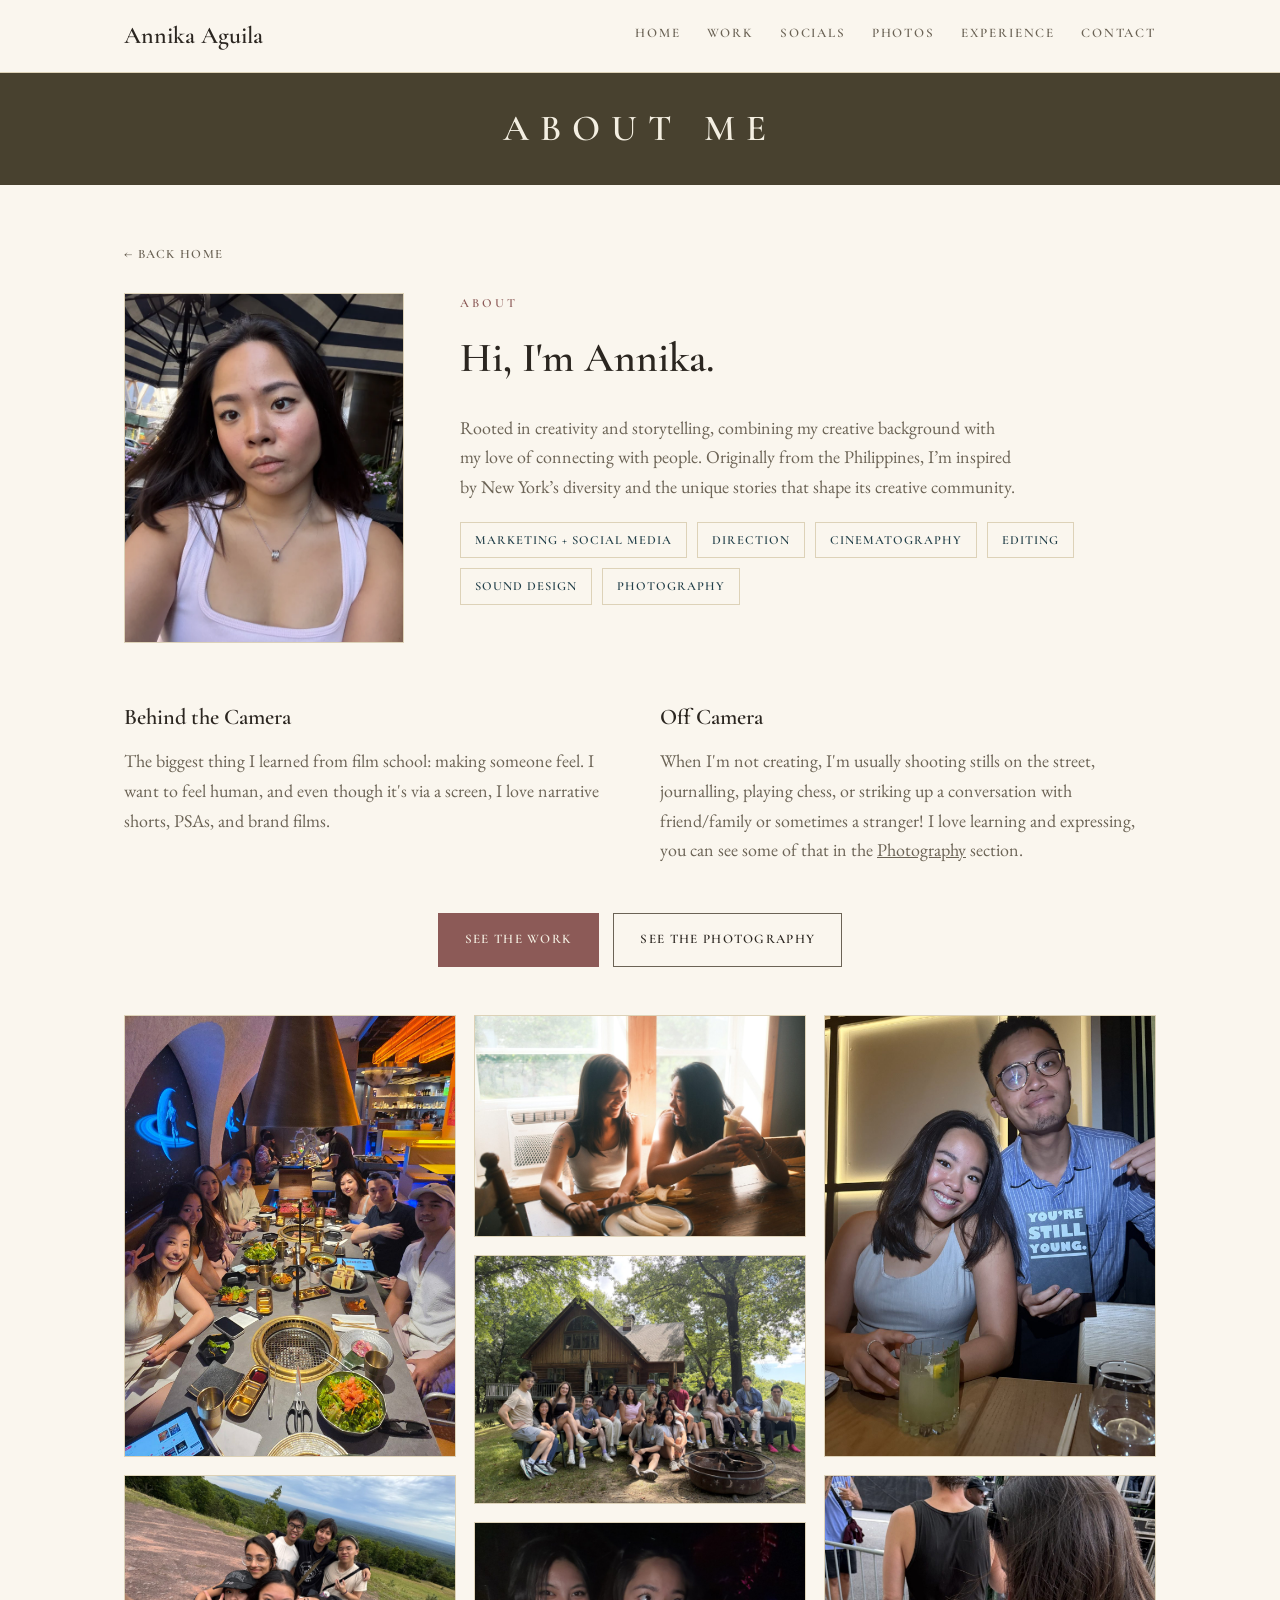
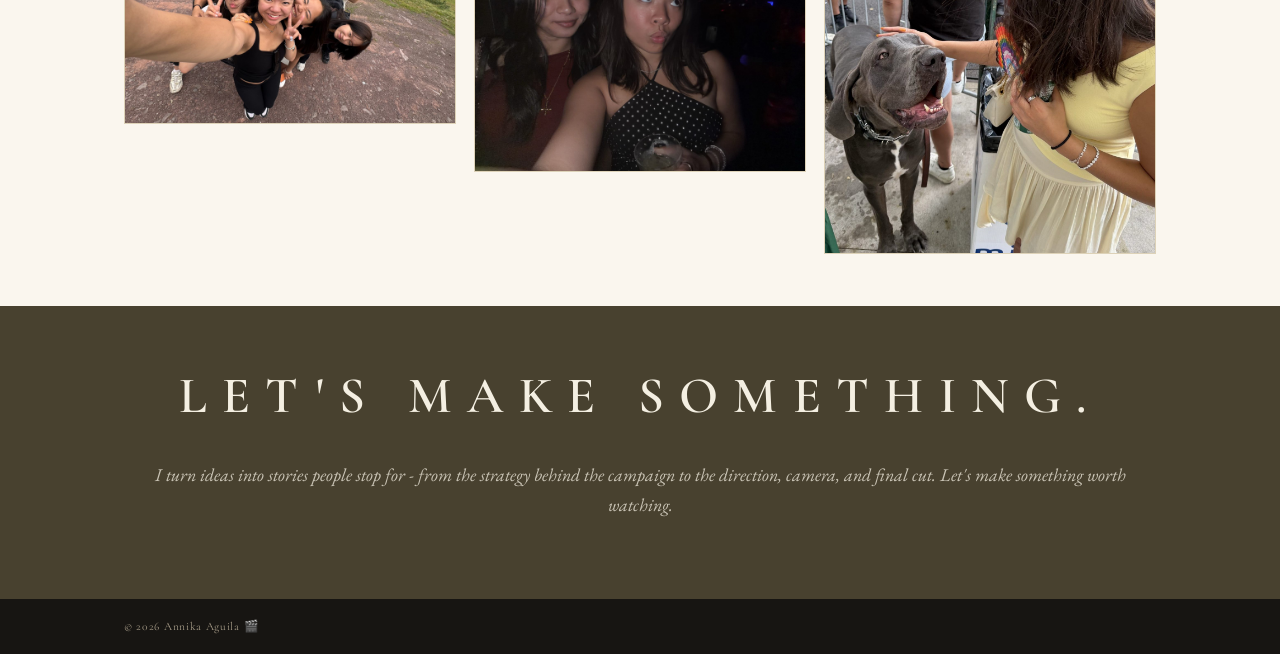
==== about.html @ 3e9784d1 "Add street-fest-dog photo to About gallery, cropped to fit evenly Trim excess sky/pavement so the cr" ====
<!doctype html>
<html lang="en">
<head>
<meta charset="UTF-8" />
<meta name="viewport" content="width=device-width, initial-scale=1.0, viewport-fit=cover" />
<title>About — Annika Aguila</title>
<meta name="description" content="About Annika Aguila — marketing and social media, grounded in a filmmaker's eye for storytelling." />
<link rel="canonical" href="https://annika-nyc.com/about.html">
<link rel="icon" href="favicon.ico" sizes="any">
<link rel="icon" type="image/png" sizes="32x32" href="assets/icons/favicon-32x32.png">
<link rel="icon" type="image/png" sizes="16x16" href="assets/icons/favicon-16x16.png">
<link rel="apple-touch-icon" sizes="180x180" href="assets/icons/apple-touch-icon.png">
<meta property="og:type" content="website" />
<meta property="og:site_name" content="Annika Aguila" />
<meta property="og:title" content="About — Annika Aguila" />
<meta property="og:description" content="About Annika Aguila — marketing and social media, grounded in a filmmaker's eye for storytelling." />
<meta property="og:url" content="https://annika-nyc.com/about.html" />
<meta property="og:image" content="https://annika-nyc.com/assets/icons/og-image.jpg" />
<meta property="og:image:width" content="1200" />
<meta property="og:image:height" content="630" />
<meta property="og:image:type" content="image/jpeg" />
<meta property="og:image:alt" content="Portrait of Annika Aguila smiling, with a city skyline behind her" />
<meta name="twitter:card" content="summary_large_image" />
<meta name="twitter:title" content="About — Annika Aguila" />
<meta name="twitter:description" content="About Annika Aguila — marketing and social media, grounded in a filmmaker's eye for storytelling." />
<meta name="twitter:image" content="https://annika-nyc.com/assets/icons/og-image.jpg" />
<meta name="twitter:image:alt" content="Portrait of Annika Aguila smiling, with a city skyline behind her" />
<link rel="preconnect" href="https://fonts.googleapis.com">
<link rel="preconnect" href="https://fonts.gstatic.com" crossorigin>
<link href="https://fonts.googleapis.com/css2?family=Cormorant+Garamond:wght@500;600;700&family=EB+Garamond:ital,wght@0,400;0,500;1,400;1,500&display=swap" rel="stylesheet">
<link rel="stylesheet" href="style.css">
</head>
<body>

  <a class="skip-link" href="#top">Skip to content</a>

  <header class="site-nav">
    <div class="wrap nav-inner">
      <a href="index.html#top" class="nav-name">Annika Aguila</a>
      <button class="nav-toggle" type="button" aria-expanded="false" aria-controls="site-links" aria-label="Menu">
        <span class="bars" aria-hidden="true"></span>
      </button>
      <nav class="links" id="site-links" aria-label="Main">
        <a href="index.html#top">Home</a>
        <a href="index.html#work">Work</a>
        <a href="index.html#socials">Socials</a>
        <a href="index.html#photography">Photos</a>
        <a href="index.html#experience">Experience</a>
        <a href="index.html#contact">Contact</a>
      </nav>
    </div>
  </header>

  <main id="top" tabindex="-1">
    <div class="band"><h2>About Me</h2></div>

    <section>
      <div class="wrap">
        <a class="back-link" href="index.html">← Back home</a>

        <div class="about-grid">
          <div class="portrait" data-animate>
            <picture>
              <source srcset="assets/pictures/annika-portrait.webp" type="image/webp">
              <img src="assets/pictures/annika-portrait.png" alt="Annika Aguila" width="800" height="800" loading="eager" decoding="async">
            </picture>
          </div>
          <div class="about-copy" data-animate>
            <span class="section-eyebrow">About</span>
            <h2>Hi, I'm Annika.</h2>
            <p>Rooted in creativity and storytelling, combining my creative background with my love of connecting with people. Originally from the Philippines, I’m inspired by New York’s diversity and the unique stories that shape its creative community.</p>
            <div class="skills-row">
              <span class="skill-pill">Marketing + Social Media</span>
              <span class="skill-pill">Direction</span>
              <span class="skill-pill">Cinematography</span>
              <span class="skill-pill">Editing</span>
              <span class="skill-pill">Sound Design</span>
              <span class="skill-pill">Photography</span>
            </div>
          </div>
        </div>

        <div class="about-extra" data-animate>
          <div>
            <h3>Behind the Camera</h3>
            <p>The biggest thing I learned from film school: making someone feel. I want to feel human, and even though it's via a screen, I love narrative shorts, PSAs, and brand films.</p>
          </div>
          <div>
            <h3>Off Camera</h3>
            <p>When I'm not creating, I'm usually shooting stills on the street, journalling, playing chess, or striking up a conversation with friend/family or sometimes a stranger! I love learning and expressing, you can see some of that in the <a href="index.html#photography">Photography</a> section.</p>
          </div>
        </div>

        <div class="cta-row" style="margin-top: 48px;">
          <a class="btn solid" href="index.html#work">See the Work</a>
          <a class="btn outline" href="index.html#photography">See the Photography</a>
        </div>

        <div class="gallery-grid" data-animate style="margin-top: 48px;">
          <a class="gallery-item" href="assets/pictures/about-me/kbbq-dinner.jpg" target="_blank" rel="noopener">
            <img src="assets/pictures/about-me/kbbq-dinner.jpg" alt="Annika with friends at a Korean BBQ dinner" loading="lazy" decoding="async">
          </a>
          <a class="gallery-item" href="assets/pictures/about-me/mountain-hike.jpg" target="_blank" rel="noopener">
            <img src="assets/pictures/about-me/mountain-hike.jpg" alt="Annika and friends taking a selfie on a mountain overlook" loading="lazy" decoding="async">
          </a>
          <a class="gallery-item" href="assets/pictures/about-me/banana-laugh.jpg" target="_blank" rel="noopener">
            <img src="assets/pictures/about-me/banana-laugh.jpg" alt="Two friends laughing at a sunlit breakfast table" loading="lazy" decoding="async">
          </a>
          <a class="gallery-item" href="assets/pictures/about-me/cabin-friends.jpg" target="_blank" rel="noopener">
            <img src="assets/pictures/about-me/cabin-friends.jpg" alt="Group photo with friends outside a cabin in the woods" loading="lazy" decoding="async">
          </a>
          <a class="gallery-item" href="assets/pictures/about-me/birthday-night.jpg" target="_blank" rel="noopener">
            <img src="assets/pictures/about-me/birthday-night.jpg" alt="Annika and a friend on a night out" loading="lazy" decoding="async">
          </a>
          <a class="gallery-item" href="assets/pictures/about-me/youre-still-young.jpg" target="_blank" rel="noopener">
            <img src="assets/pictures/about-me/youre-still-young.jpg" alt="Annika and a friend at dinner holding a 'You're Still Young' card" loading="lazy" decoding="async">
          </a>
          <a class="gallery-item" href="assets/pictures/about-me/street-fest-dog.jpg" target="_blank" rel="noopener">
            <img src="assets/pictures/about-me/street-fest-dog.jpg" alt="Annika petting a large dog at a street festival" loading="lazy" decoding="async">
          </a>
        </div>
      </div>
    </section>

    <div class="band contact-band" id="contact">
      <div class="wrap">
        <h2 class="script">Let's make something.</h2>
        <p>I turn ideas into stories people stop for - from the strategy behind the campaign to the direction, camera, and final cut. Let's make something worth watching.</p>
      </div>
    </div>
  </main>

  <footer>
    <div class="wrap footer-inner">
      <span>© <span id="year"></span> Annika Aguila <span aria-hidden="true">🎬</span></span>
    </div>
  </footer>

<script src="common.js"></script>

</body>
</html>
---- style.css ----
:root {
    color-scheme: light;
    --cream: #faf6ee;
    --cream-2: #f3ecdd;
    --ink: #2b2620;
    --ink-dim: #6b6355;
    --ink-faint: #6d6555;
    --olive: #48412f;
    --olive-2: #3c3626;
    --olive-ink: #f4efe2;
    --rose: #8c5a57;
    --rose-deep: #6f4442;
    --teal: #23404a;
    --line: #ddd2b8;

    --script: "Cormorant Garamond", "Times New Roman", serif;
    --display: "Cormorant Garamond", "Times New Roman", serif;
    --body: "EB Garamond", Georgia, serif;

    padding-top: env(safe-area-inset-top, 0px);
    padding-bottom: env(safe-area-inset-bottom, 0px);
  }

  * { box-sizing: border-box; }

  /* keep in-page anchors clear of the sticky header */
  html { scroll-padding-top: 76px; }
  @media (max-width: 760px) { html { scroll-padding-top: 64px; } }

  body {
    margin: 0;
    background: var(--cream);
    color: var(--ink);
    font-family: var(--body);
    font-size: 18px;
    line-height: 1.65;
    -webkit-font-smoothing: antialiased;
  }

  img, video { max-width: 100%; }
  [hidden] { display: none !important; }
  a { color: inherit; }

  .wrap {
    max-width: 1080px;
    margin: 0 auto;
    padding-inline: 24px;
  }

  h1, h2, h3 { margin: 0; text-wrap: balance; }

  .tracked-caps {
    font-family: var(--display);
    text-transform: uppercase;
    letter-spacing: 0.28em;
    font-weight: 600;
  }

  .script { font-family: var(--script); font-weight: 600; }

  /* ---------- skip link ---------- */
  .skip-link {
    position: absolute;
    left: 16px;
    top: -120px;
    z-index: 200;
    padding: 12px 18px;
    background: var(--olive);
    color: var(--olive-ink);
    font-family: var(--display);
    font-size: 0.85rem;
    letter-spacing: 0.1em;
    text-transform: uppercase;
    font-weight: 600;
    text-decoration: none;
  }
  .skip-link:focus { top: 12px; }
  main:focus { outline: none; }

  /* ---------- nav ---------- */
  header.site-nav {
    position: sticky;
    top: env(safe-area-inset-top, 0px);
    z-index: 100;
    background: rgba(250, 246, 238, 0.92);
    backdrop-filter: blur(6px);
    border-bottom: 1px solid var(--line);
    transform: translateY(0);
    transition: transform 0.25s ease;
  }
  header.site-nav.nav-hidden { transform: translateY(-100%); }
  @media (prefers-reduced-motion: reduce) {
    header.site-nav { transition: none; }
  }
  .nav-inner {
    display: flex;
    align-items: center;
    justify-content: space-between;
    gap: 16px;
    padding-block: 16px;
  }
  .nav-name {
    font-family: var(--script);
    font-weight: 600;
    font-size: 1.5rem;
    text-decoration: none;
    color: var(--ink);
  }
  nav.links {
    display: flex;
    gap: 26px;
    font-family: var(--display);
    font-size: 0.82rem;
    letter-spacing: 0.14em;
    text-transform: uppercase;
    font-weight: 600;
  }
  nav.links a {
    text-decoration: none;
    color: var(--ink-dim);
    padding-bottom: 3px;
    border-bottom: 1px solid transparent;
    transition: color 0.15s ease, border-color 0.15s ease;
  }
  nav.links a:hover, nav.links a:focus-visible {
    color: var(--rose);
    border-color: var(--rose);
  }
  .nav-toggle {
    display: none;
    width: 44px;
    height: 44px;
    margin-right: -10px;
    padding: 0;
    border: 0;
    background: none;
    color: var(--ink);
    cursor: pointer;
    place-items: center;
  }
  .nav-toggle .bars,
  .nav-toggle .bars::before,
  .nav-toggle .bars::after {
    display: block;
    width: 22px;
    height: 2px;
    background: currentColor;
    border-radius: 1px;
    transition: transform 0.25s ease, background 0.25s ease;
  }
  .nav-toggle .bars { position: relative; }
  .nav-toggle .bars::before,
  .nav-toggle .bars::after { content: ""; position: absolute; left: 0; }
  .nav-toggle .bars::before { top: -7px; }
  .nav-toggle .bars::after { top: 7px; }
  .nav-toggle[aria-expanded="true"] .bars { background: transparent; }
  .nav-toggle[aria-expanded="true"] .bars::before { transform: translateY(7px) rotate(45deg); }
  .nav-toggle[aria-expanded="true"] .bars::after { transform: translateY(-7px) rotate(-45deg); }
  .nav-toggle:hover, .nav-toggle:focus-visible { color: var(--rose); }

  @media (max-width: 960px) {
    nav.links { gap: 20px; }
  }
  @media (max-width: 860px) {
    nav.links { gap: 14px; letter-spacing: 0.1em; }
    .nav-inner { gap: 28px; }
  }

  @media (max-width: 760px) {
    .nav-inner { padding-block: 8px; }
    .nav-toggle { display: grid; }
    nav.links {
      display: none;
      position: absolute;
      top: 100%;
      left: 0;
      right: 0;
      flex-direction: column;
      gap: 0;
      padding: 6px 24px 14px;
      background: var(--cream);
      border-bottom: 1px solid var(--line);
      box-shadow: 0 18px 28px -20px rgba(43, 38, 32, 0.35);
    }
    header.site-nav.open nav.links { display: flex; }
    nav.links a {
      padding: 14px 0;
      font-size: 0.9rem;
      border-bottom: 1px solid var(--line);
    }
    nav.links a:last-child { border-bottom: 0; }
  }

  /* ---------- hero ---------- */
  .hero {
    position: relative;
    display: grid;
    grid-template-columns: 1fr 0.8fr;
    min-height: 360px;
    overflow: hidden;
  }
  .hero-photo {
    position: relative;
    background:
      radial-gradient(ellipse at 30% 20%, rgba(255,255,255,0.06), transparent 55%),
      linear-gradient(155deg, #5a4d38 0%, #362f22 48%, #241f16 100%);
  }
  .hero-photo img {
    position: absolute;
    inset: 0;
    width: 100%;
    height: 100%;
    object-fit: cover;
    object-position: center 20%;
    animation: kenburns 16s ease-in-out infinite alternate;
  }
  @keyframes kenburns {
    0% { transform: scale(1); }
    100% { transform: scale(1.09); }
  }
  .hero-photo::after {
    content: "";
    position: absolute;
    inset: 0;
    background-image: url("data:image/svg+xml,%3Csvg xmlns='http://www.w3.org/2000/svg' width='120' height='120'%3E%3Cfilter id='n'%3E%3CfeTurbulence type='fractalNoise' baseFrequency='0.85' numOctaves='2' stitchTiles='stitch'/%3E%3C/filter%3E%3Crect width='100%25' height='100%25' filter='url(%23n)'/%3E%3C/svg%3E");
    opacity: 0.06;
    mix-blend-mode: overlay;
    pointer-events: none;
  }
  .hero-photo .cap {
    position: absolute;
    left: 20px;
    bottom: 18px;
    font-family: var(--display);
    font-size: 0.7rem;
    letter-spacing: 0.12em;
    text-transform: uppercase;
    color: rgba(244,239,226,0.55);
  }
  .hero-copy {
    background: var(--cream);
    display: flex;
    flex-direction: column;
    justify-content: center;
    gap: 18px;
    /* left edge lines up with the nav name / page content (wrap is 1080px) */
    padding: 56px 48px 56px max(24px, calc((100vw - 1080px) / 2 + 24px));
  }
  .hero-copy h1 {
    font-family: var(--script);
    font-weight: 600;
    font-size: clamp(2.6rem, 5.4vw, 4rem);
    line-height: 1.25;
    padding-bottom: 0.1em;
    background: linear-gradient(90deg, var(--ink) 0%, var(--rose) 30%, var(--teal) 55%, var(--rose) 80%, var(--ink) 100%);
    background-size: 250% auto;
    -webkit-background-clip: text;
    background-clip: text;
    color: transparent;
    animation: shimmer 7s linear infinite;
  }
  @keyframes shimmer {
    0% { background-position: 0% 50%; }
    100% { background-position: 250% 50%; }
  }
  .flame {
    display: inline-block;
    animation: flicker 1.3s infinite ease-in-out;
    transform-origin: center bottom;
  }
  @keyframes flicker {
    0%, 100% { transform: scale(1) rotate(-3deg); filter: drop-shadow(0 0 4px #ff9d42) drop-shadow(0 0 10px #ff5a1f); }
    25%      { transform: scale(1.1) rotate(3deg); filter: drop-shadow(0 0 6px #ffd23f) drop-shadow(0 0 14px #ff5a1f); }
    50%      { transform: scale(0.94) rotate(-4deg); filter: drop-shadow(0 0 3px #ff5a1f) drop-shadow(0 0 8px #ff2d00); }
    75%      { transform: scale(1.06) rotate(2deg); filter: drop-shadow(0 0 5px #ffd23f) drop-shadow(0 0 12px #ff5a1f); }
  }
  .hero-role {
    font-family: var(--display);
    font-size: clamp(0.85rem, 1.3vw, 1rem);
    letter-spacing: 0.16em;
    text-transform: uppercase;
    font-weight: 600;
    color: var(--ink);
    margin-top: -12px;
  }
  .hero-location {
    font-family: var(--display);
    font-size: 1rem;
    letter-spacing: 0.08em;
    color: var(--ink-dim);
    margin-top: -10px;
  }
  .hero-tagline {
    font-style: italic;
    color: var(--ink-dim);
    max-width: 52ch;
    font-size: 1.08rem;
    margin-top: -6px;
  }
  .hero-cta {
    display: grid;
    grid-template-columns: 1fr 1fr;
    gap: 12px;
    max-width: 340px;
    margin-top: 8px;
  }
  .hero-cta a {
    background: var(--rose);
    color: var(--olive-ink);
    text-decoration: underline;
    text-underline-offset: 3px;
    text-align: center;
    font-family: var(--display);
    font-size: 0.85rem;
    letter-spacing: 0.1em;
    text-transform: uppercase;
    font-weight: 600;
    padding: 13px 10px;
    transition: background 0.15s ease;
  }
  .hero-cta a:hover, .hero-cta a:focus-visible { background: var(--rose-deep); }
  .hero-socials {
    display: flex;
    gap: 22px;
    margin-top: 6px;
  }
  .social-item {
    display: flex;
    flex-direction: column;
    align-items: center;
    gap: 7px;
    text-decoration: none;
    color: var(--ink);
  }
  .social-icon {
    width: 40px;
    height: 40px;
    border: 1px solid var(--ink-dim);
    border-radius: 50%;
    display: grid;
    place-items: center;
    transition: background 0.15s ease, color 0.15s ease, border-color 0.15s ease;
  }
  .social-item:hover .social-icon, .social-item:focus-visible .social-icon {
    background: var(--ink);
    color: var(--cream);
    border-color: var(--ink);
  }
  .social-icon svg { width: 18px; height: 18px; }
  .social-label {
    font-family: var(--display);
    font-size: 0.68rem;
    letter-spacing: 0.12em;
    text-transform: uppercase;
    font-weight: 600;
    color: var(--ink-dim);
    transition: color 0.15s ease;
  }
  .social-item:hover .social-label, .social-item:focus-visible .social-label { color: var(--rose); }

  .sr-only {
    position: absolute;
    width: 1px;
    height: 1px;
    padding: 0;
    margin: -1px;
    overflow: hidden;
    clip: rect(0, 0, 0, 0);
    white-space: nowrap;
    border: 0;
  }

  .hero-about-link {
    display: inline-flex;
    align-items: center;
    gap: 6px;
    width: fit-content;
    margin-top: 4px;
    font-family: var(--display);
    font-size: 0.82rem;
    letter-spacing: 0.1em;
    text-transform: uppercase;
    font-weight: 600;
    color: var(--rose-deep);
    text-decoration: none;
    padding-bottom: 2px;
    border-bottom: 1px solid var(--line);
    transition: color 0.15s ease, border-color 0.15s ease, gap 0.15s ease;
  }
  .hero-about-link:hover, .hero-about-link:focus-visible {
    color: var(--rose);
    border-color: var(--rose);
    gap: 10px;
  }

  @media (max-width: 860px) {
    .hero { grid-template-columns: 1fr; min-height: auto; }
    .hero-photo { height: 160px; }
    .hero-copy { padding: 40px 24px; }
  }

  /* ---------- band ---------- */
  .band {
    background: var(--olive);
    color: var(--olive-ink);
    padding-block: 26px;
    text-align: center;
  }
  .band h2 {
    font-family: var(--display);
    font-size: clamp(1.6rem, 4vw, 2.3rem);
    letter-spacing: 0.3em;
    text-transform: uppercase;
    font-weight: 600;
  }
  .band h2.band-sm {
    font-size: clamp(1.1rem, 2.4vw, 1.5rem);
    letter-spacing: 0.22em;
  }

  .work-heading {
    text-align: center;
    font-family: var(--display);
    font-size: clamp(1.1rem, 2.4vw, 1.5rem);
    letter-spacing: 0.22em;
    text-transform: uppercase;
    font-weight: 600;
    color: var(--olive);
    margin: 0 0 34px;
  }

  section { padding-block: 52px; }

  /* ---------- about ---------- */
  .about-grid {
    display: grid;
    grid-template-columns: minmax(0, 280px) 1fr;
    gap: 56px;
    align-items: start;
  }
  .portrait {
    aspect-ratio: 4 / 5;
    border: 1px solid var(--line);
    position: relative;
    background: linear-gradient(160deg, var(--cream-2) 0%, #e6dcc4 100%);
    overflow: hidden;
    transition: transform 0.4s ease, box-shadow 0.4s ease;
  }
  .portrait:hover {
    transform: translateY(-4px);
    box-shadow: 0 18px 34px -18px rgba(43, 38, 32, 0.35);
  }
  .portrait img {
    position: absolute;
    inset: 0;
    width: 100%;
    height: 100%;
    object-fit: cover;
    transition: transform 0.6s ease;
  }
  .portrait:hover img { transform: scale(1.08) rotate(-1deg); }
  .portrait .cap {
    position: absolute;
    bottom: 14px;
    left: 14px;
    right: 14px;
    font-family: var(--display);
    font-size: 0.68rem;
    letter-spacing: 0.1em;
    text-transform: uppercase;
    color: var(--ink-faint);
    text-align: center;
  }
  .section-eyebrow {
    font-family: var(--display);
    font-size: 0.78rem;
    letter-spacing: 0.24em;
    text-transform: uppercase;
    color: var(--rose);
    font-weight: 600;
    display: block;
    margin-bottom: 10px;
  }
  .about-copy h2 { font-family: var(--script); font-weight: 600; font-size: clamp(2rem, 3.4vw, 2.6rem); margin-bottom: 20px; color: var(--ink); }
  .about-copy p.lede {
    font-style: italic;
    font-size: 1.3rem;
    color: var(--ink);
    border-left: 2px solid var(--rose);
    padding-left: 20px;
    margin: 0 0 22px;
  }
  .about-copy p { margin: 0 0 16px; color: var(--ink-dim); max-width: 62ch; }
  .skills-row { display: flex; flex-wrap: wrap; gap: 10px; margin-top: 20px; }
  .skill-pill {
    font-family: var(--display);
    font-size: 0.78rem;
    letter-spacing: 0.08em;
    text-transform: uppercase;
    font-weight: 600;
    color: var(--teal);
    border: 1px solid var(--line);
    padding: 7px 14px;
    transition: transform 0.25s ease, background 0.25s ease, color 0.25s ease, border-color 0.25s ease;
  }
  .skill-pill:hover {
    transform: translateY(-4px) scale(1.06);
    background: var(--rose);
    color: var(--olive-ink);
    border-color: var(--rose);
  }

  /* ---------- experience ---------- */
  .job {
    display: grid;
    grid-template-columns: minmax(0, 230px) 1fr;
    gap: 6px 44px;
    padding-block: 34px;
    border-top: 1px solid var(--line);
  }
  .job:first-child { border-top: 0; padding-top: 0; }
  .job-meta p { margin: 0; }
  .job-dates {
    font-family: var(--display);
    font-size: 0.95rem;
    letter-spacing: 0.05em;
    color: var(--rose);
    font-weight: 600;
  }
  .job-org {
    font-family: var(--display);
    font-size: 0.82rem;
    letter-spacing: 0.1em;
    text-transform: uppercase;
    font-weight: 600;
    color: var(--ink-dim);
    margin-top: 6px !important;
  }
  .job-title {
    font-family: var(--script);
    font-weight: 600;
    font-size: clamp(1.5rem, 2.4vw, 1.95rem);
    line-height: 1.25;
    color: var(--ink);
    margin-bottom: 12px;
  }
  .job-points { list-style: none; margin: 0; padding: 0; max-width: 68ch; }
  .job-points li {
    position: relative;
    padding-left: 22px;
    margin-bottom: 10px;
    color: var(--ink-dim);
  }
  .job-points li::before {
    content: "";
    position: absolute;
    left: 2px;
    top: 0.78em;
    width: 8px;
    height: 1px;
    background: var(--rose);
  }
  .job-points a { color: var(--rose-deep); text-underline-offset: 3px; }
  .job-points a:hover, .job-points a:focus-visible { color: var(--rose); }
  .exp-extra {
    border-top: 1px solid var(--line);
    border-bottom: 1px solid var(--line);
    padding-block: 26px;
    display: grid;
    gap: 12px;
  }
  .exp-extra p { margin: 0; color: var(--ink-dim); }
  .exp-label {
    display: block;
    font-family: var(--display);
    font-size: 0.72rem;
    letter-spacing: 0.22em;
    text-transform: uppercase;
    font-weight: 600;
    color: var(--teal);
    margin-bottom: 2px;
  }
  .exp-when { font-family: var(--display); color: var(--rose); letter-spacing: 0.04em; white-space: nowrap; }
  .exp-when-wrap { white-space: nowrap; }
  .exp-sep { color: var(--rose); font-size: 0.9em; margin: 0 0.6em; }
  @media (max-width: 720px) {
    .job { grid-template-columns: 1fr; gap: 4px; padding-block: 28px; }
    .job-meta { display: flex; flex-wrap: wrap; align-items: baseline; gap: 2px 14px; }
    .job-org { margin-top: 0 !important; }
    .job-title { margin-top: 6px; }
  }

  /* ---------- work ---------- */
  .work-intro { text-align: center; max-width: 640px; margin: 0 auto 40px; }
  .work-intro p { color: var(--ink-dim); font-style: italic; }

  .project {
    padding-block: 34px;
    border-top: 1px solid var(--line);
    transition: transform 0.3s ease;
  }
  .project:hover { transform: translateX(4px); }
  .project:last-child { border-bottom: 1px solid var(--line); }
  .project-head {
    display: flex;
    align-items: center;
    gap: 12px;
  }
  .project-icon { flex: none; color: var(--olive); opacity: 0.8; }
  .project-icon svg { width: 30px; height: 30px; }
  .project-title { font-family: var(--script); font-weight: 600; font-size: clamp(1.7rem, 2.8vw, 2.3rem); color: var(--ink); }
  .project-year {
    font-family: var(--display);
    font-size: 0.85rem;
    color: var(--rose);
    letter-spacing: 0.05em;
  }
  .project-roles {
    font-family: var(--display);
    font-size: 0.82rem;
    letter-spacing: 0.1em;
    text-transform: uppercase;
    font-weight: 600;
    color: var(--ink-dim);
    margin: 12px 0 10px;
  }
  .project-roles a {
    color: inherit;
    text-decoration: underline;
    text-decoration-color: transparent;
    text-underline-offset: 3px;
    transition: text-decoration-color 0.15s ease, color 0.15s ease;
  }
  .project-roles a:hover, .project-roles a:focus-visible {
    color: var(--rose);
    text-decoration-color: currentColor;
  }
  .project-desc { color: var(--ink-dim); margin: 0 0 10px; }
  .project-highlight {
    display: flex;
    align-items: center;
    gap: 8px;
    font-family: var(--display);
    font-size: 0.88rem;
    color: var(--teal);
    margin-bottom: 6px;
  }
  .project-highlight svg { width: 16px; height: 16px; flex: none; }

  .highlight-covers {
    display: flex;
    flex-wrap: wrap;
    gap: 22px;
    margin-top: 20px;
  }
  .highlight-cover {
    display: inline-flex;
    flex-direction: column;
    align-items: center;
    gap: 8px;
    text-decoration: none;
  }
  .highlight-cover img {
    display: block;
    width: 48px;
    height: 85px;
    border-radius: 9px;
    object-fit: cover;
    border: 1px solid var(--line);
  }
  .highlight-cover span {
    font-family: var(--display);
    font-size: 0.68rem;
    letter-spacing: 0.08em;
    text-transform: uppercase;
    font-weight: 600;
    color: var(--ink-dim);
  }

  .project-videos {
    margin-top: 24px;
    display: flex;
    flex-wrap: wrap;
    justify-content: center;
    gap: 24px;
  }

  /* landscape embed card (e.g. YouTube) */
  .yt-embed {
    flex: 1 1 280px;
    max-width: 360px;
    aspect-ratio: 16 / 9;
    border-radius: 14px;
    overflow: hidden;
    background: #171512;
    position: relative;
    transition: transform 0.35s ease, box-shadow 0.35s ease;
  }
  .yt-embed:hover {
    transform: translateY(-8px) scale(1.03);
    box-shadow: 0 22px 38px -20px rgba(23, 21, 18, 0.55);
  }
  .yt-embed iframe {
    width: 100%;
    height: 100%;
    display: block;
    border: 0;
  }

  /* phone mockup */
  .phone {
    flex: 1 1 170px;
    max-width: 280px;
    aspect-ratio: 9 / 16;
    background: #171512;
    border-radius: 22px;
    padding: 7px;
    position: relative;
    transition: transform 0.35s ease, box-shadow 0.35s ease;
  }
  .phone:hover {
    transform: translateY(-8px) scale(1.03);
    box-shadow: 0 22px 38px -20px rgba(23, 21, 18, 0.55);
  }
  .phone-screen {
    width: 100%;
    height: 100%;
    border-radius: 18px;
    overflow: hidden;
    position: relative;
    background: #0d0c0a;
  }
  .phone-screen::before {
    content: "";
    position: absolute;
    top: 8px; left: 50%;
    transform: translateX(-50%);
    width: 46%;
    height: 16px;
    background: #171512;
    border-radius: 10px;
    z-index: 2;
  }
  .reel-video-slot {
    display: block;
    width: 100%;
    height: 100%;
    position: relative;
  }
  .reel-video {
    display: block;
    width: 100%;
    height: 100%;
    object-fit: cover;
    background: #0d0c0a;
  }
  .video-empty { display: none; }
  .reel-video-slot.failed .reel-video { display: none; }
  .reel-video-slot.failed .video-empty {
    width: 100%;
    height: 100%;
    display: flex;
    flex-direction: column;
    align-items: center;
    justify-content: center;
    text-align: center;
    padding: 20px;
    font-family: var(--display);
    font-size: 0.78rem;
    letter-spacing: 0.04em;
    color: #b7ad98;
    line-height: 1.6;
    margin: 0;
  }
  .video-empty a {
    color: #d7a9a3;
    font-family: var(--body);
    font-style: italic;
    text-underline-offset: 3px;
  }
  .video-empty a:hover, .video-empty a:focus-visible { color: #f0cfca; }

  @media (max-width: 720px) {
    .phone { flex-basis: 130px; }
    .about-grid { grid-template-columns: 1fr; }
    .portrait { max-width: 240px; }
  }

  /* ---------- photography intro ---------- */
  .elsewhere-intro { text-align: center; max-width: 700px; margin: 0 auto 48px; }
  .elsewhere-intro p { color: var(--ink-dim); font-style: italic; }

  /* ---------- photography ---------- */
  .gallery-grid {
    column-count: 3;
    column-gap: 18px;
  }
  .gallery-item {
    display: block;
    break-inside: avoid;
    margin-bottom: 18px;
    overflow: hidden;
    border: 1px solid var(--line);
    position: relative;
    background: var(--cream-2);
  }
  .gallery-item img {
    width: 100%;
    height: auto;
    display: block;
    transition: transform 0.5s ease;
  }
  .gallery-item:hover img { transform: scale(1.06); }
  .gallery-item::after {
    content: "🔍";
    content: "🔍" / "";
    position: absolute;
    top: 10px;
    right: 10px;
    width: 30px;
    height: 30px;
    border-radius: 50%;
    background: rgba(43, 38, 32, 0.55);
    display: grid;
    place-items: center;
    font-size: 0.85rem;
    opacity: 0;
    transition: opacity 0.25s ease;
  }
  .gallery-item:hover::after, .gallery-item:focus-visible::after { opacity: 1; }
  @media (max-width: 860px) { .gallery-grid { column-count: 2; } }
  @media (max-width: 480px) { .gallery-grid { column-count: 1; } }

  /* ---------- contact ---------- */
  .contact-band { padding-block: 48px; }
  .contact-band h2 {
    font-family: var(--script);
    font-weight: 600;
    font-size: clamp(2.2rem, 5vw, 3.2rem);
    margin-bottom: 22px;
  }
  .contact-band p { color: rgba(244,239,226,0.75); font-style: italic; margin-bottom: 32px; }
  @media (max-width: 400px) {
    .band h2 { letter-spacing: 0.18em; }
    .contact-band h2 { font-size: 2rem; }
  }
  .cta-row { display: flex; gap: 14px; flex-wrap: wrap; justify-content: center; }
  .btn {
    font-family: var(--display);
    font-size: 0.82rem;
    letter-spacing: 0.1em;
    text-transform: uppercase;
    font-weight: 600;
    text-decoration: none;
    padding: 15px 26px;
    border: 1px solid var(--olive-ink);
    color: var(--olive-ink);
    transition: background 0.15s ease, color 0.15s ease;
  }
  .btn:hover, .btn:focus-visible { background: var(--olive-ink); color: var(--olive); }
  .btn-email { text-transform: none; letter-spacing: 0.04em; font-size: 0.95rem; }
  .btn.solid { background: var(--rose); border-color: var(--rose); color: var(--olive-ink); }
  .btn.solid:hover, .btn.solid:focus-visible { background: var(--rose-deep); color: var(--olive-ink); }
  .btn.outline { background: transparent; border-color: var(--ink-dim); color: var(--ink); }
  .btn.outline:hover, .btn.outline:focus-visible { background: var(--ink); color: var(--cream); border-color: var(--ink); }

  footer {
    background: #171512;
    color: #a89d89;
    font-family: var(--display);
    font-size: 0.72rem;
    letter-spacing: 0.06em;
  }
  .footer-inner {
    padding-block: 18px;
    display: flex;
    justify-content: space-between;
    align-items: center;
    gap: 12px;
    flex-wrap: wrap;
  }

  /* ---------- sub-pages (e.g. about.html) ---------- */
  .back-link {
    display: inline-flex;
    align-items: center;
    gap: 8px;
    font-family: var(--display);
    font-size: 0.8rem;
    letter-spacing: 0.1em;
    text-transform: uppercase;
    font-weight: 600;
    color: var(--ink-dim);
    text-decoration: none;
    margin-bottom: 28px;
    transition: color 0.15s ease;
  }
  .back-link:hover, .back-link:focus-visible { color: var(--rose); }

  .about-extra {
    margin-top: 56px;
    display: grid;
    grid-template-columns: repeat(2, 1fr);
    gap: 40px;
  }
  .about-extra h3 {
    font-family: var(--script);
    font-weight: 600;
    font-size: 1.4rem;
    color: var(--ink);
    margin-bottom: 10px;
  }
  .about-extra p { color: var(--ink-dim); margin: 0; }
  @media (max-width: 720px) { .about-extra { grid-template-columns: 1fr; } }

  [data-animate] {
    opacity: 0;
    transform: translateY(14px);
    transition: opacity 0.6s ease, transform 0.6s ease;
  }
  [data-animate].in { opacity: 1; transform: none; }
  @media (prefers-reduced-motion: reduce) {
    [data-animate] { opacity: 1; transform: none; transition: none; }
    .hero-photo img, .hero-copy h1, .flame { animation: none !important; }
    .hero-copy h1 { background: none; color: var(--ink); }
    .portrait, .portrait img, .skill-pill, .project, .phone, .yt-embed, .gallery-item img,
    .nav-toggle .bars, .nav-toggle .bars::before, .nav-toggle .bars::after {
      transition: none !important;
    }
  }
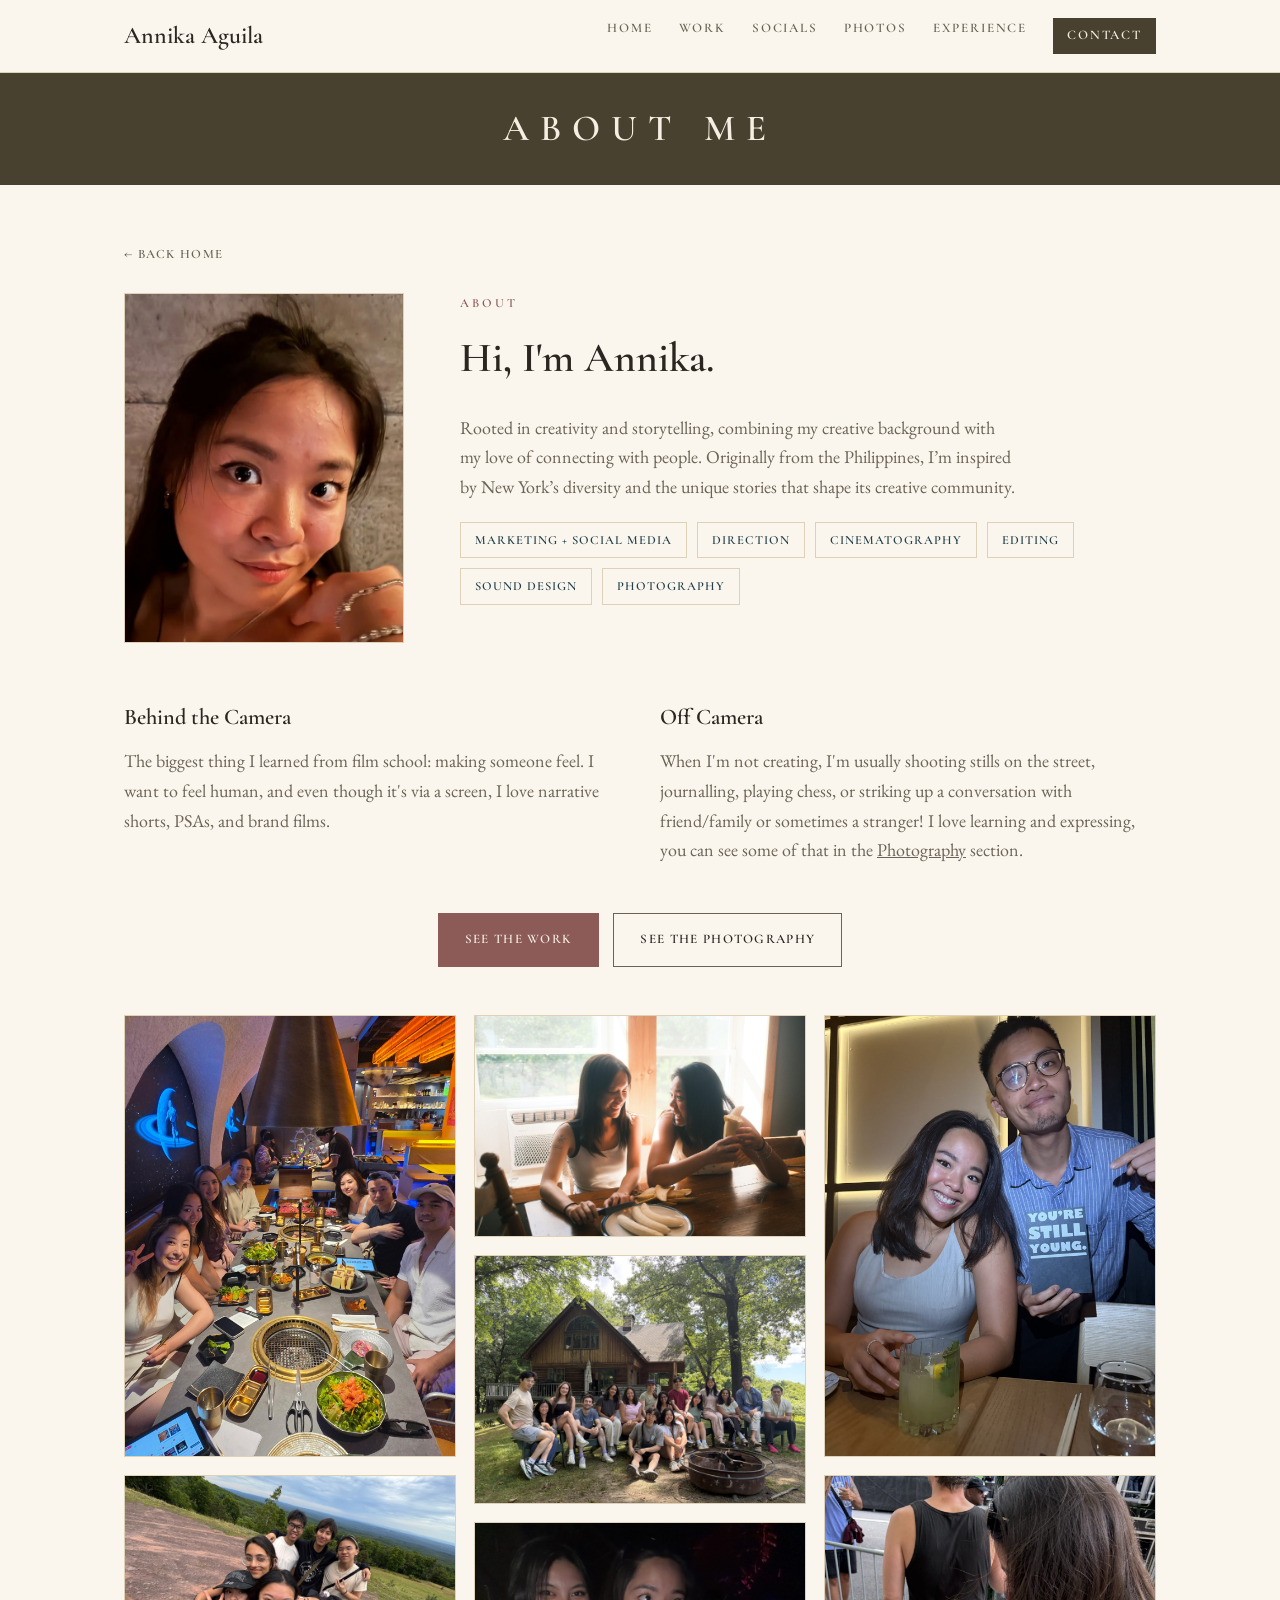
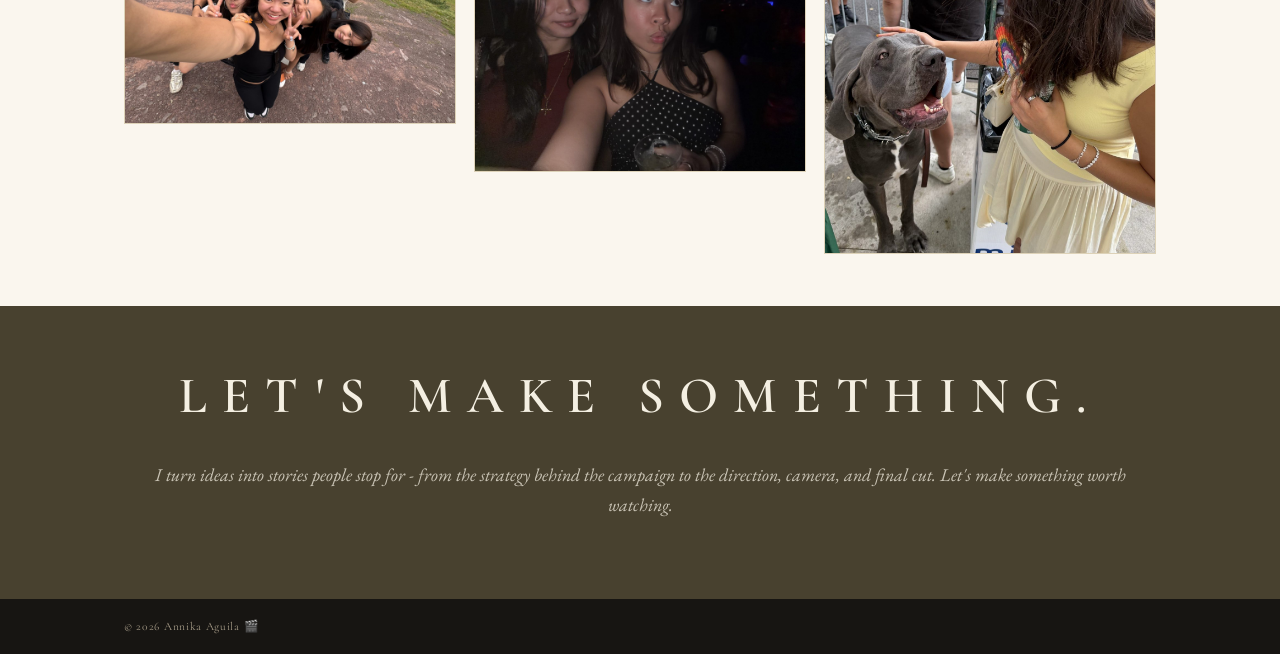
==== commit fa59b4b2: "Give the Contact nav link a solid olive background Co-Authored-By: Claude Sonnet 5 <noreply@anthropi" ====
--- a/about.html
+++ b/about.html
@@ -46,7 +46,7 @@
         <a href="index.html#socials">Socials</a>
         <a href="index.html#photography">Photos</a>
         <a href="index.html#experience">Experience</a>
-        <a href="index.html#contact">Contact</a>
+        <a href="index.html#contact" class="nav-contact">Contact</a>
       </nav>
     </div>
   </header>
--- a/style.css
+++ b/style.css
@@ -125,6 +125,17 @@
   nav.links a:hover, nav.links a:focus-visible {
     color: var(--rose);
     border-color: var(--rose);
+  }
+  nav.links a.nav-contact {
+    background: var(--olive);
+    color: var(--olive-ink);
+    padding: 7px 14px 6px;
+    border-bottom-color: transparent;
+  }
+  nav.links a.nav-contact:hover, nav.links a.nav-contact:focus-visible {
+    background: var(--rose);
+    color: var(--olive-ink);
+    border-color: transparent;
   }
   .nav-toggle {
     display: none;
@@ -395,7 +406,8 @@
 
   @media (max-width: 860px) {
     .hero { grid-template-columns: 1fr; min-height: auto; }
-    .hero-photo { height: 160px; }
+    .hero-photo { height: 320px; }
+    .hero-photo img { object-position: center 12%; }
     .hero-copy { padding: 40px 24px; }
   }
 
@@ -839,10 +851,28 @@
     font-size: clamp(2.2rem, 5vw, 3.2rem);
     margin-bottom: 22px;
   }
+  .contact-band .contact-eyebrow {
+    display: block;
+    color: rgba(244,239,226,0.7);
+    margin-bottom: 10px;
+  }
+  .contact-band h2.say-hi {
+    font-size: clamp(3.2rem, 9vw, 6rem);
+    margin-bottom: 18px;
+  }
+  .contact-band h2.say-hi a {
+    text-decoration: none;
+    transition: color 0.15s ease;
+  }
+  .contact-band h2.say-hi a:hover, .contact-band h2.say-hi a:focus-visible {
+    color: var(--rose);
+  }
   .contact-band p { color: rgba(244,239,226,0.75); font-style: italic; margin-bottom: 32px; }
+  .contact-band .btn.solid { margin-top: -8px; }
   @media (max-width: 400px) {
     .band h2 { letter-spacing: 0.18em; }
     .contact-band h2 { font-size: 2rem; }
+    .contact-band h2.say-hi { font-size: 2.8rem; }
   }
   .cta-row { display: flex; gap: 14px; flex-wrap: wrap; justify-content: center; }
   .btn {
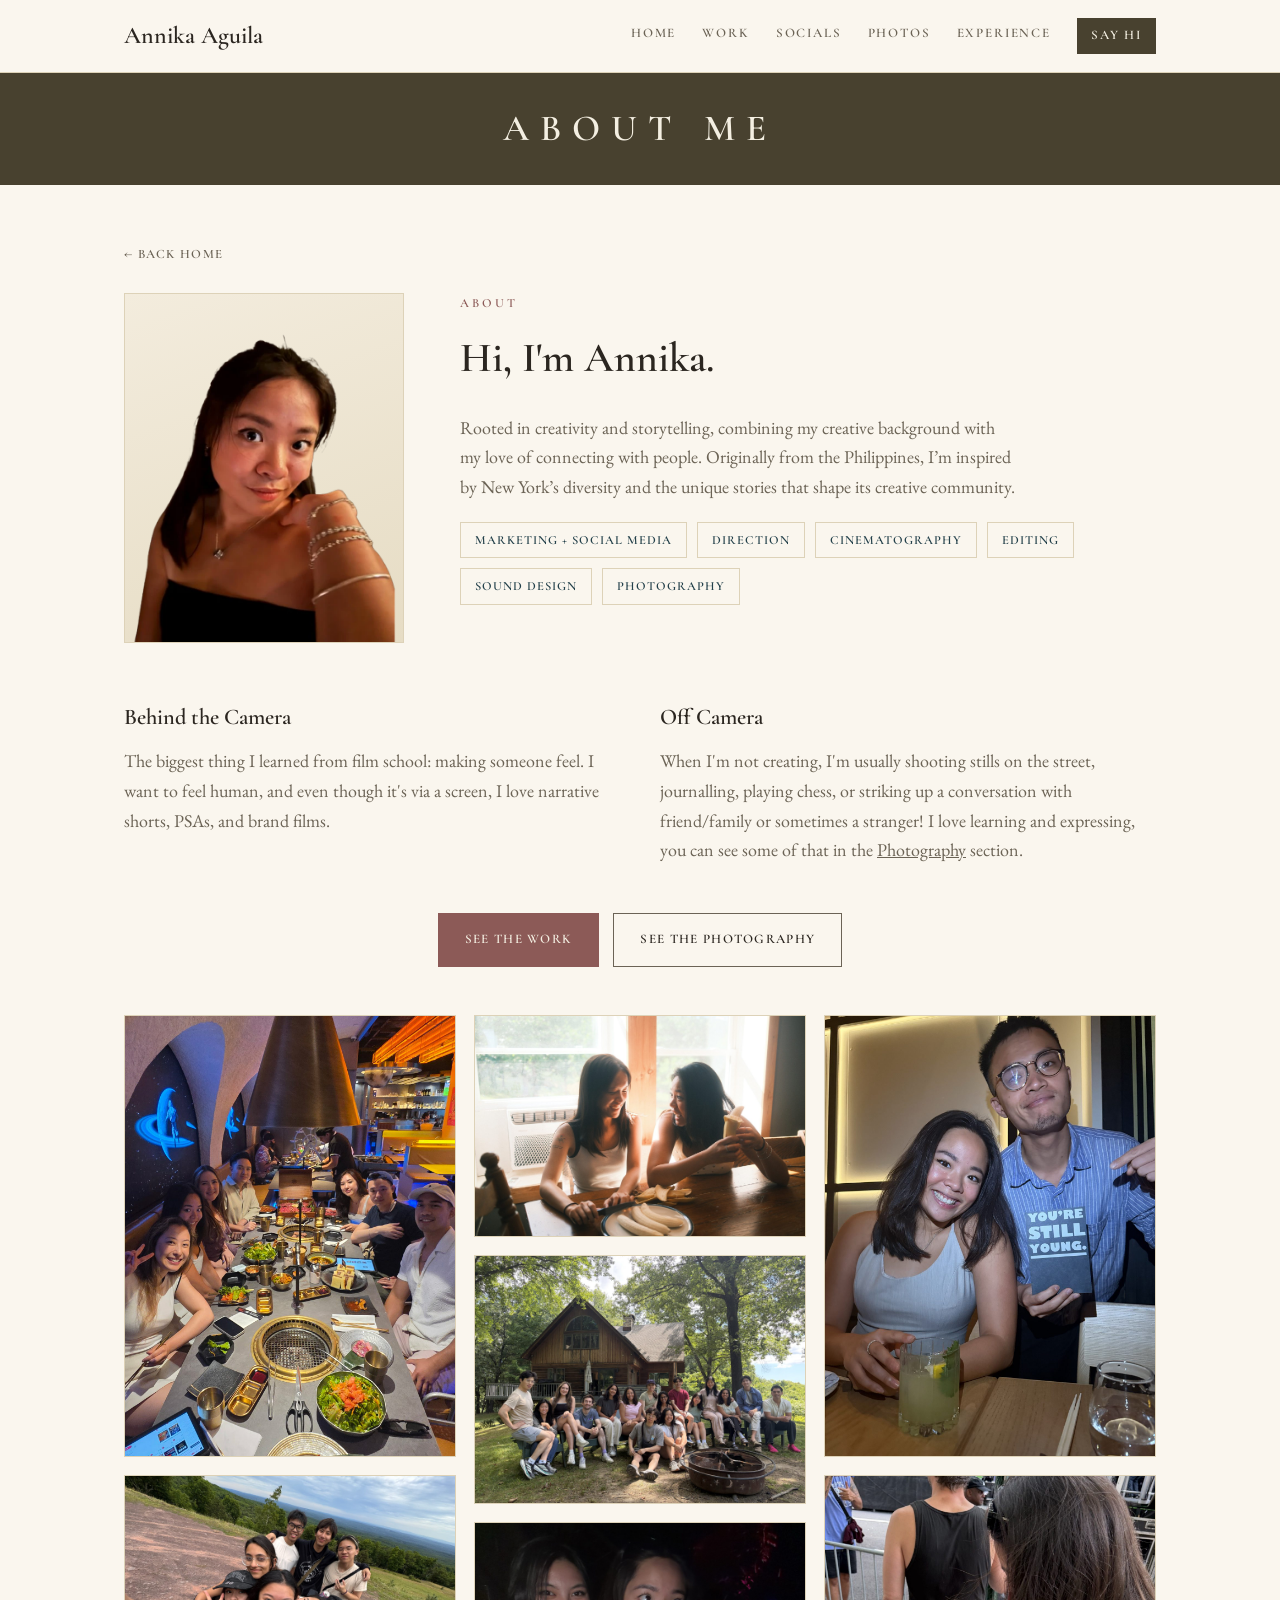
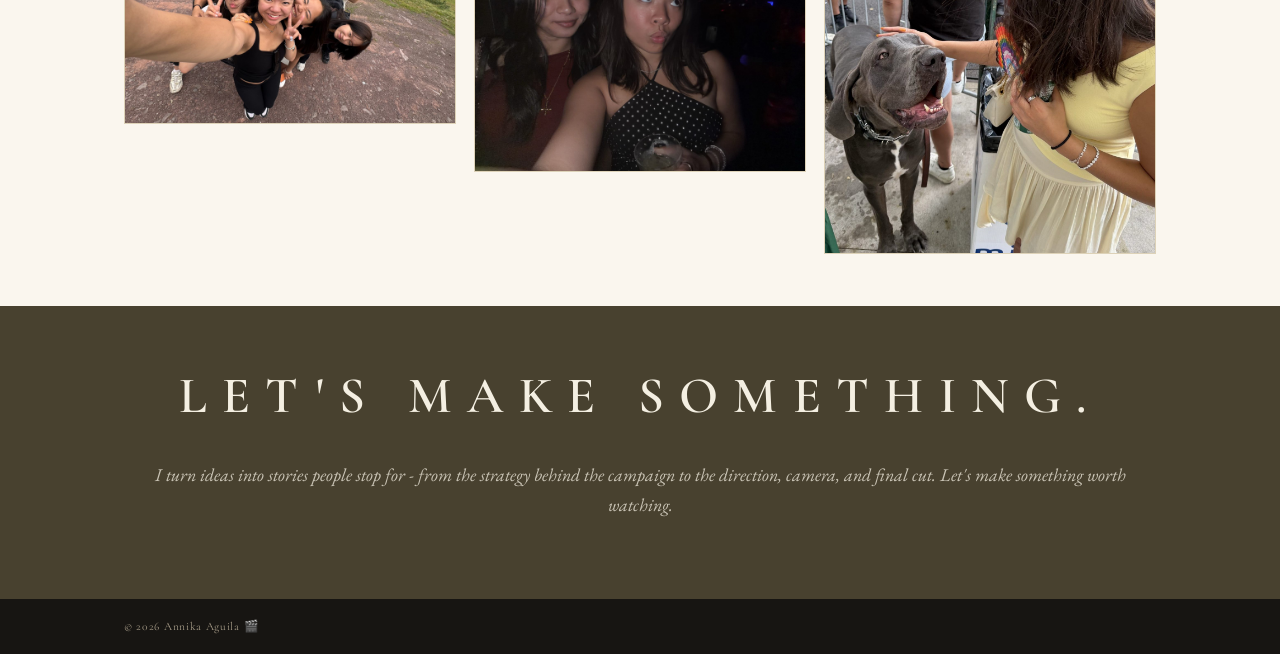
==== commit e2b782cf: "Replace headshot with headshot-2, rename Contact nav to Say Hi - headshot-2 is a background-removed " ====
--- a/about.html
+++ b/about.html
@@ -46,7 +46,7 @@
         <a href="index.html#socials">Socials</a>
         <a href="index.html#photography">Photos</a>
         <a href="index.html#experience">Experience</a>
-        <a href="index.html#contact" class="nav-contact">Contact</a>
+        <a href="index.html#contact" class="nav-contact">Say Hi</a>
       </nav>
     </div>
   </header>
--- a/style.css
+++ b/style.css
@@ -108,6 +108,7 @@
   }
   nav.links {
     display: flex;
+    align-items: center;
     gap: 26px;
     font-family: var(--display);
     font-size: 0.82rem;
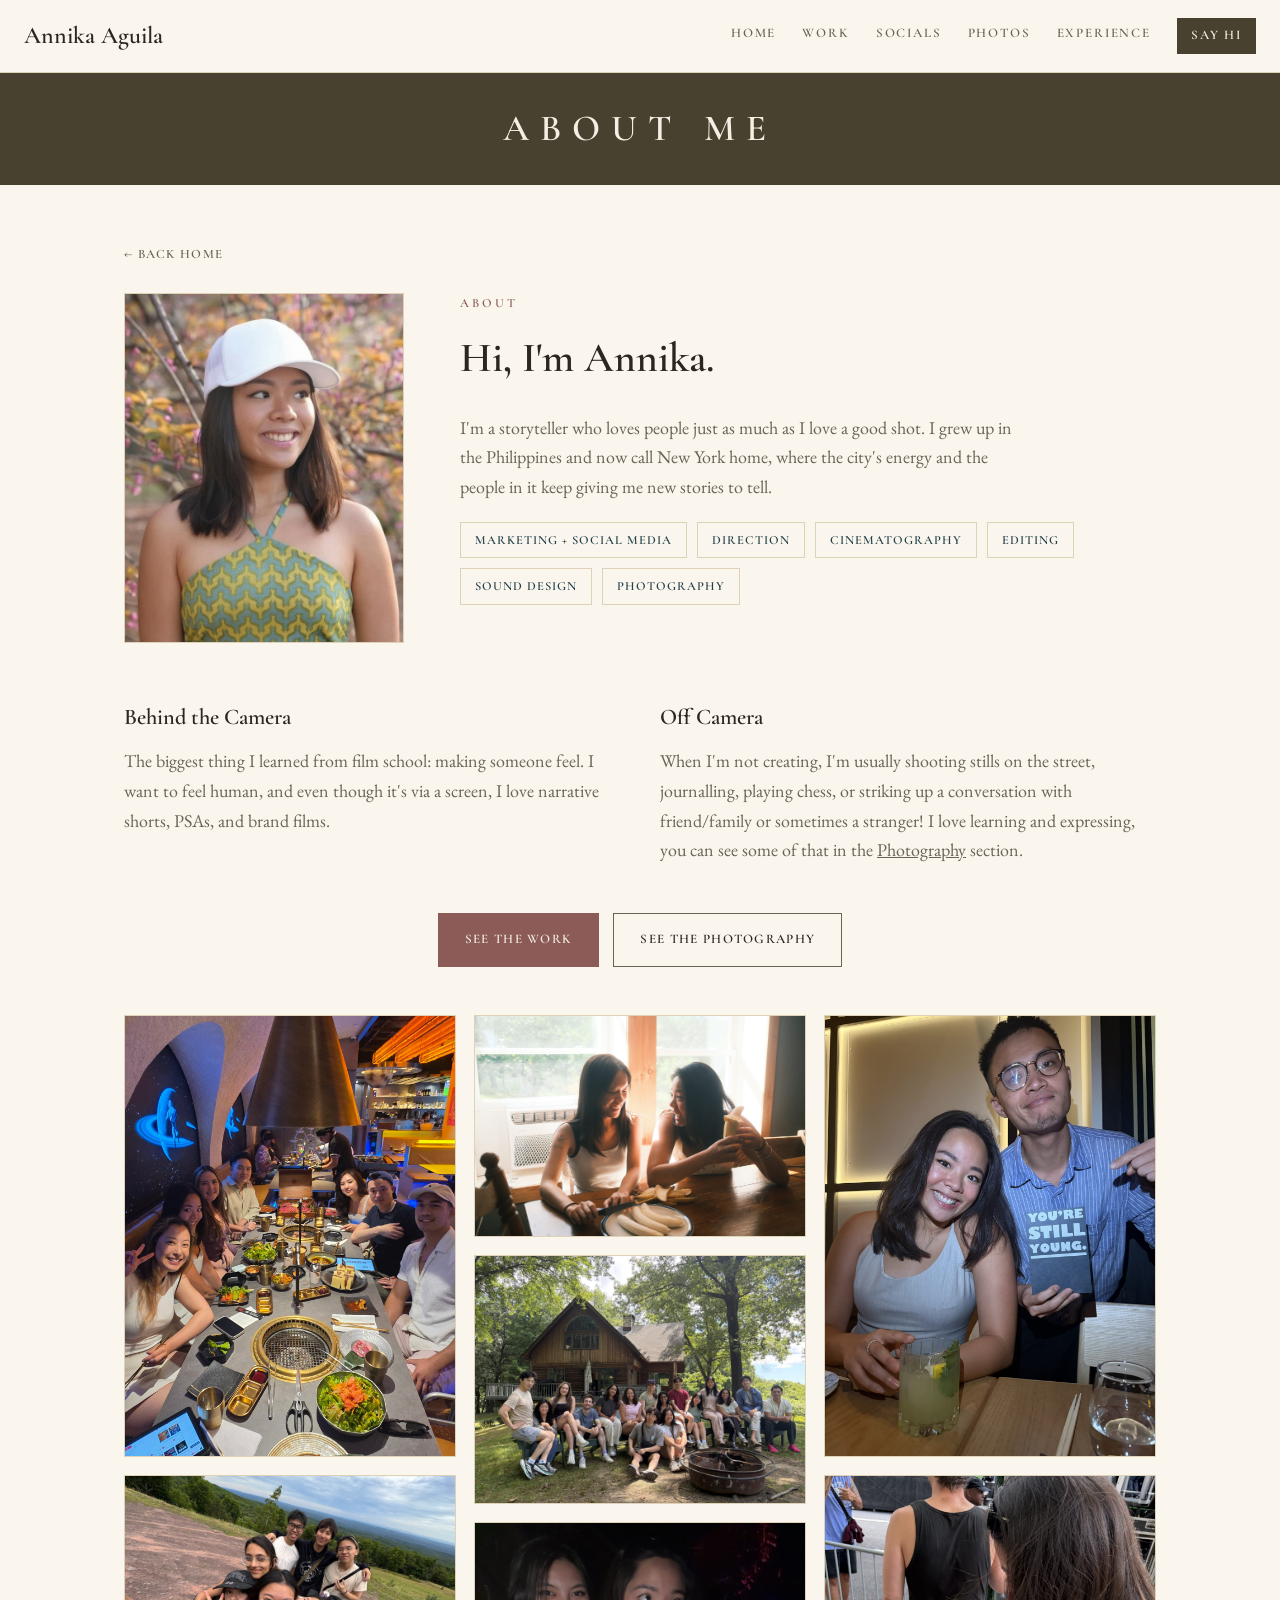
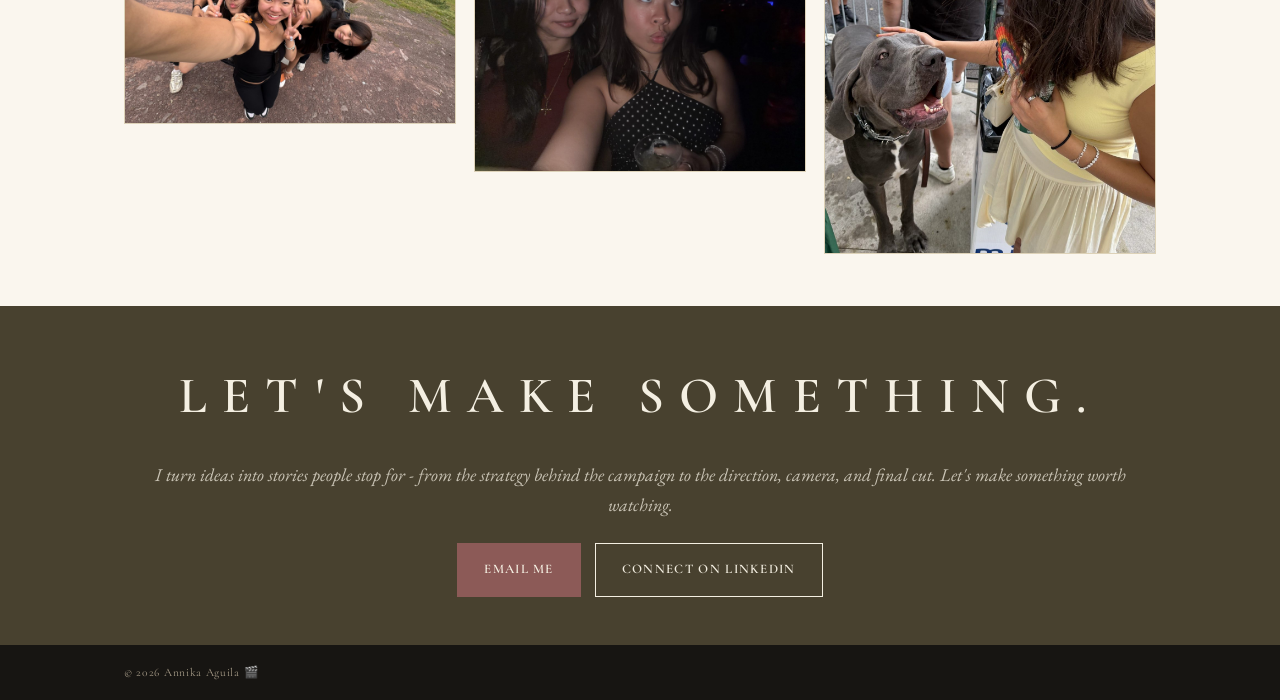
==== commit b3184082: "Polish pass: My Personality real content, nav/contact fixes, mobile hero, video/copy cleanup My Pers" ====
--- a/about.html
+++ b/about.html
@@ -68,7 +68,7 @@
           <div class="about-copy" data-animate>
             <span class="section-eyebrow">About</span>
             <h2>Hi, I'm Annika.</h2>
-            <p>Rooted in creativity and storytelling, combining my creative background with my love of connecting with people. Originally from the Philippines, I’m inspired by New York’s diversity and the unique stories that shape its creative community.</p>
+            <p>I'm a storyteller who loves people just as much as I love a good shot. I grew up in the Philippines and now call New York home, where the city's energy and the people in it keep giving me new stories to tell.</p>
             <div class="skills-row">
               <span class="skill-pill">Marketing + Social Media</span>
               <span class="skill-pill">Direction</span>
@@ -126,6 +126,10 @@
       <div class="wrap">
         <h2 class="script">Let's make something.</h2>
         <p>I turn ideas into stories people stop for - from the strategy behind the campaign to the direction, camera, and final cut. Let's make something worth watching.</p>
+        <div class="cta-row">
+          <a class="btn solid" href="mailto:annikaaguila@gmail.com">Email me</a>
+          <a class="btn" href="https://www.linkedin.com/in/annika-aguila/" target="_blank" rel="noopener">Connect on LinkedIn</a>
+        </div>
       </div>
     </div>
   </main>
--- a/style.css
+++ b/style.css
@@ -16,6 +16,9 @@
     --script: "Cormorant Garamond", "Times New Roman", serif;
     --display: "Cormorant Garamond", "Times New Roman", serif;
     --body: "EB Garamond", Georgia, serif;
+    --op-sans: "Inter Tight", system-ui, -apple-system, sans-serif;
+    --op-serif: "Instrument Serif", Georgia, serif;
+    --op-mono: "JetBrains Mono", "SF Mono", Menlo, monospace;
 
     padding-top: env(safe-area-inset-top, 0px);
     padding-bottom: env(safe-area-inset-bottom, 0px);
@@ -98,6 +101,7 @@
     justify-content: space-between;
     gap: 16px;
     padding-block: 16px;
+    max-width: none;
   }
   .nav-name {
     font-family: var(--script);
@@ -407,9 +411,9 @@
 
   @media (max-width: 860px) {
     .hero { grid-template-columns: 1fr; min-height: auto; }
-    .hero-photo { height: 320px; }
+    .hero-photo { height: 320px; margin-top: 24px; }
     .hero-photo img { object-position: center 12%; }
-    .hero-copy { padding: 40px 24px; }
+    .hero-copy { padding: 40px 24px 16px; }
   }
 
   /* ---------- band ---------- */
@@ -869,7 +873,7 @@
     color: var(--rose);
   }
   .contact-band p { color: rgba(244,239,226,0.75); font-style: italic; margin-bottom: 32px; }
-  .contact-band .btn.solid { margin-top: -8px; }
+  .contact-band .cta-row { margin-top: -8px; }
   @media (max-width: 400px) {
     .band h2 { letter-spacing: 0.18em; }
     .contact-band h2 { font-size: 2rem; }
@@ -959,3 +963,266 @@
       transition: none !important;
     }
   }
+
+  /* ---------- one-pager hero ---------- */
+  .op-hero {
+    max-width: 640px;
+    margin: 0 auto;
+    padding: 56px 24px 64px;
+    text-align: center;
+  }
+  .op-headline {
+    font-family: var(--op-sans);
+    font-weight: 800;
+    letter-spacing: -0.04em;
+    line-height: 1;
+    font-size: clamp(1.9rem, 6.5vw, 3.2rem);
+    margin: 0 0 28px;
+    color: var(--ink);
+    text-wrap: balance;
+  }
+  .op-pills {
+    display: flex;
+    flex-wrap: wrap;
+    justify-content: center;
+    gap: 10px;
+    margin-bottom: 32px;
+  }
+  .op-pill {
+    display: inline-flex;
+    align-items: center;
+    gap: 8px;
+    padding: 9px 16px;
+    border-radius: 999px;
+    background: var(--cream-2);
+    color: var(--ink);
+    text-decoration: none;
+    font-family: var(--op-sans);
+    font-size: 0.85rem;
+    font-weight: 600;
+    transition: background 0.15s ease, color 0.15s ease;
+  }
+  .op-pill svg { width: 16px; height: 16px; flex: none; }
+  .op-pill:hover, .op-pill:focus-visible { background: var(--rose); color: var(--olive-ink); }
+
+  .op-paragraph {
+    font-family: var(--op-sans);
+    font-weight: 400;
+    font-size: clamp(1.05rem, 2.4vw, 1.25rem);
+    line-height: 1.55;
+    color: var(--ink-dim);
+    margin: 0 0 14px;
+  }
+  .op-paragraph em {
+    font-family: var(--op-serif);
+    font-style: italic;
+    color: var(--ink);
+    font-size: 1.15em;
+  }
+  .op-link {
+    color: var(--ink);
+    text-decoration: underline;
+    text-decoration-color: var(--rose);
+    text-underline-offset: 3px;
+  }
+  .op-link:hover, .op-link:focus-visible { color: var(--rose-deep); text-decoration-color: var(--rose-deep); }
+  .op-punchy {
+    color: var(--ink);
+    font-weight: 600;
+    margin-top: 22px;
+    margin-bottom: 40px;
+  }
+
+  .op-photo {
+    margin: 0;
+    line-height: 0;
+  }
+  .op-photo picture, .op-photo img {
+    display: block;
+    width: 100%;
+    height: auto;
+  }
+  .op-photo img { border-radius: 28px 28px 0 0; }
+
+  .op-expect {
+    background: var(--cream-2);
+    border-radius: 0 0 28px 28px;
+    padding: 22px 28px 26px;
+    text-align: left;
+    margin-bottom: 36px;
+  }
+  .op-expect-label {
+    font-family: var(--op-mono);
+    font-size: 0.68rem;
+    letter-spacing: 0.18em;
+    text-transform: uppercase;
+    color: var(--ink-dim);
+    margin: 0 0 12px;
+  }
+  .op-expect-row {
+    display: flex;
+    align-items: baseline;
+    flex-wrap: wrap;
+    gap: 8px;
+    padding-block: 12px;
+    border-top: 1px solid var(--line);
+    text-decoration: none;
+    color: var(--ink);
+  }
+  .op-expect-row:first-of-type { border-top: none; padding-top: 0; }
+  .op-expect-term {
+    font-family: var(--op-mono);
+    font-weight: 600;
+    font-size: 0.78rem;
+    letter-spacing: 0.06em;
+    text-transform: uppercase;
+    color: var(--ink);
+    flex: none;
+    transition: color 0.15s ease;
+  }
+  .op-expect-sep { color: var(--ink-dim); font-family: var(--op-mono); flex: none; }
+  .op-expect-desc {
+    font-family: var(--op-mono);
+    font-size: 0.72rem;
+    letter-spacing: 0.03em;
+    text-transform: uppercase;
+    color: var(--ink-dim);
+  }
+  .op-expect-row:hover .op-expect-term, .op-expect-row:focus-visible .op-expect-term { color: var(--rose); }
+
+  .op-more-link { margin-top: 0; }
+
+  @media (max-width: 480px) {
+    .op-hero { padding: 40px 20px 48px; }
+    .op-expect { padding: 18px 20px 22px; }
+  }
+
+  @media (prefers-reduced-motion: reduce) {
+    .op-pill, .op-expect-row, .op-link { transition: none !important; }
+  }
+
+  /* ---------- my personality ---------- */
+  .personality-intro {
+    text-align: center;
+    color: var(--ink-dim);
+    max-width: 640px;
+    margin: 0 auto 36px;
+  }
+  .personality-lane { margin-bottom: 44px; }
+  .personality-lane:last-child { margin-bottom: 0; }
+  .personality-lane-title {
+    font-family: var(--display);
+    font-size: 0.85rem;
+    letter-spacing: 0.24em;
+    text-transform: uppercase;
+    font-weight: 600;
+    color: var(--teal);
+    margin: 0 0 18px;
+  }
+  .personality-cards {
+    display: flex;
+    flex-wrap: wrap;
+    gap: 28px;
+  }
+  .personality-card {
+    flex: 1 1 170px;
+    max-width: 220px;
+    display: flex;
+    flex-direction: column;
+    gap: 12px;
+  }
+  .personality-phone { align-self: center; width: 100%; }
+
+  .personality-media {
+    position: relative;
+    width: 100%;
+    height: 100%;
+    display: flex;
+    flex-direction: column;
+    align-items: center;
+    justify-content: center;
+    gap: 10px;
+    text-align: center;
+    padding: 16px;
+  }
+  .personality-media img {
+    width: 100%;
+    height: 100%;
+    object-fit: cover;
+    position: absolute;
+    inset: 0;
+  }
+  .personality-media.is-placeholder {
+    background: repeating-linear-gradient(
+      135deg,
+      rgba(244,239,226,0.05) 0px, rgba(244,239,226,0.05) 10px,
+      transparent 10px, transparent 20px
+    );
+  }
+  .personality-placeholder-badge {
+    font-family: var(--display);
+    font-size: 0.64rem;
+    letter-spacing: 0.18em;
+    text-transform: uppercase;
+    color: var(--rose);
+    margin: 0;
+  }
+  .personality-placeholder-text {
+    font-family: var(--display);
+    font-size: 0.78rem;
+    letter-spacing: 0.04em;
+    color: #b7ad98;
+    margin: 0;
+  }
+  .personality-watch-link {
+    position: relative;
+    z-index: 1;
+    margin-top: auto;
+    font-family: var(--display);
+    font-size: 0.72rem;
+    letter-spacing: 0.08em;
+    text-transform: uppercase;
+    color: #f4efe2;
+    background: rgba(23, 21, 18, 0.55);
+    padding: 8px 12px;
+    border-radius: 999px;
+    text-decoration: none;
+  }
+  .personality-watch-link:hover, .personality-watch-link:focus-visible { color: #f0cfca; }
+
+  .personality-meta { text-align: center; }
+  .personality-title {
+    font-family: var(--script);
+    font-weight: 600;
+    font-size: 1.05rem;
+    color: var(--ink);
+    margin: 0 0 4px;
+  }
+  .personality-sub {
+    font-family: var(--display);
+    font-size: 0.7rem;
+    letter-spacing: 0.1em;
+    text-transform: uppercase;
+    color: var(--ink-dim);
+    margin: 0 0 8px;
+  }
+  .personality-context, .personality-role, .personality-credit {
+    font-size: 0.88rem;
+    color: var(--ink-dim);
+    margin: 0 0 4px;
+  }
+  .personality-stats {
+    font-family: var(--display);
+    font-size: 0.72rem;
+    letter-spacing: 0.04em;
+    color: var(--ink-dim);
+    margin: 8px 0 0;
+    border-top: 1px solid var(--line);
+    padding-top: 8px;
+  }
+  .personality-stats.is-pending { color: var(--rose); text-transform: uppercase; letter-spacing: 0.12em; }
+  .personality-stats-date { color: var(--ink-faint); }
+
+  @media (max-width: 480px) {
+    .personality-cards { justify-content: center; }
+  }
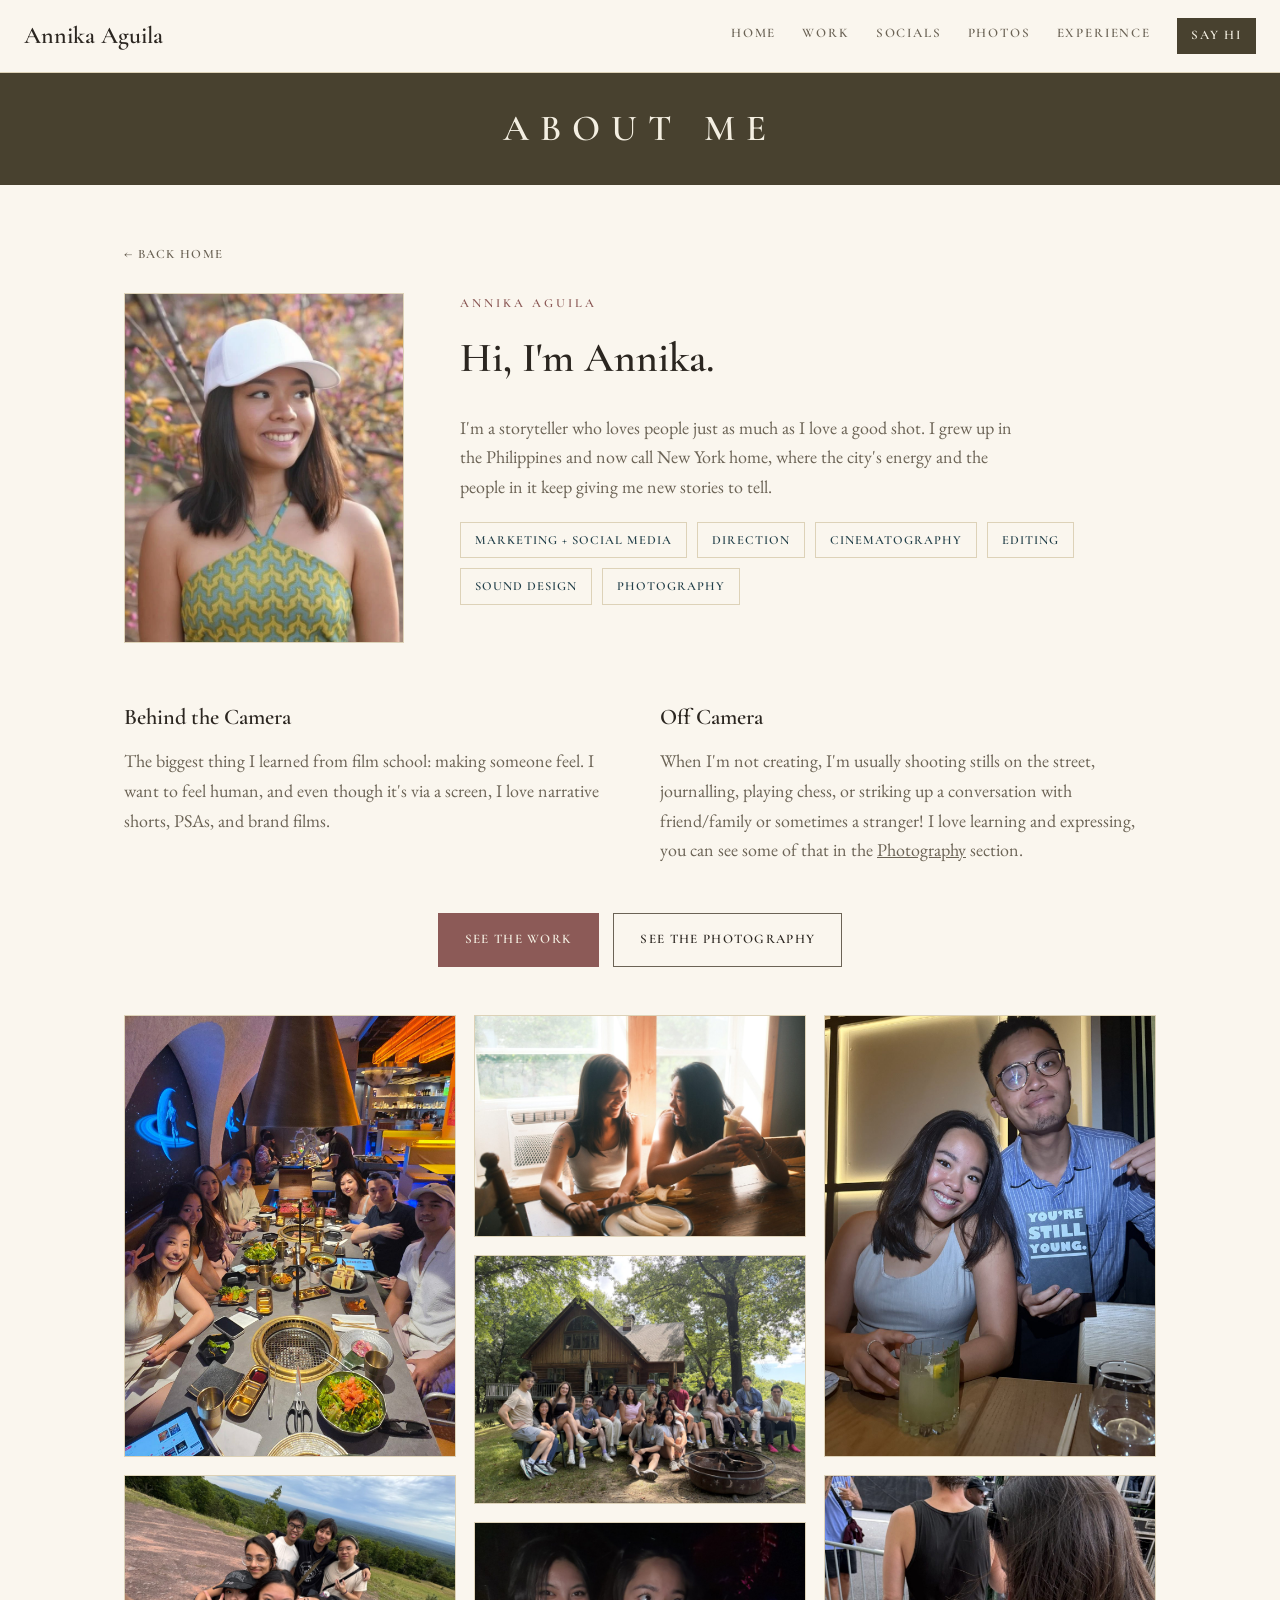
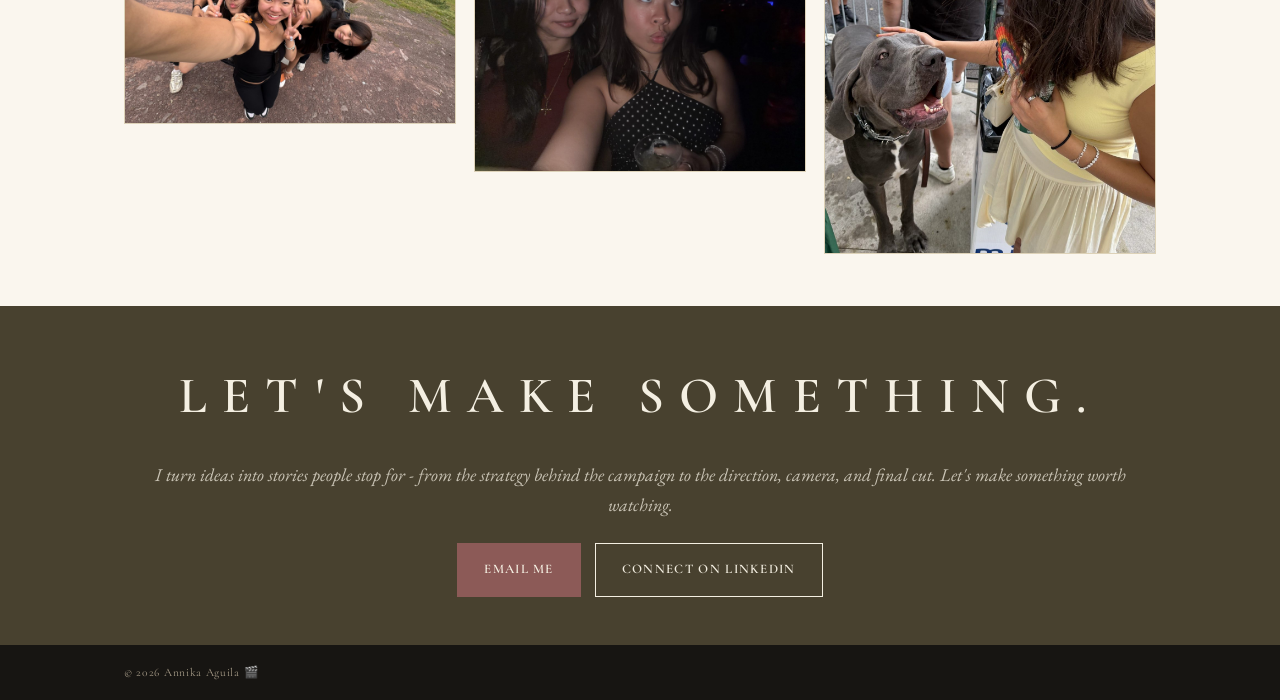
==== commit 387b6410: "Improve About page search metadata and canonical URL - Canonical, og:url, sitemap and internal links" ====
--- a/about.html
+++ b/about.html
@@ -3,32 +3,39 @@
 <head>
 <meta charset="UTF-8" />
 <meta name="viewport" content="width=device-width, initial-scale=1.0, viewport-fit=cover" />
-<title>About — Annika Aguila</title>
-<meta name="description" content="About Annika Aguila — marketing and social media, grounded in a filmmaker's eye for storytelling." />
-<link rel="canonical" href="https://annika-nyc.com/about.html">
-<link rel="icon" href="favicon.ico" sizes="any">
-<link rel="icon" type="image/png" sizes="32x32" href="assets/icons/favicon-32x32.png">
-<link rel="icon" type="image/png" sizes="16x16" href="assets/icons/favicon-16x16.png">
-<link rel="apple-touch-icon" sizes="180x180" href="assets/icons/apple-touch-icon.png">
+<title>About Annika Aguila | Filmmaker, UGC Creator + A&amp;R Intern</title>
+<meta name="description" content="Annika Aguila is a Filipino-born NYC filmmaker, UGC creator and A&amp;R intern. NYU Tisch '24. A storyteller who loves people as much as a good shot." />
+<link rel="canonical" href="https://annika-nyc.com/about">
+<link rel="icon" href="favicon.ico?v=2" sizes="any">
+<link rel="icon" type="image/png" sizes="32x32" href="assets/icons/favicon-32x32.png?v=2">
+<link rel="icon" type="image/png" sizes="16x16" href="assets/icons/favicon-16x16.png?v=2">
+<link rel="apple-touch-icon" sizes="180x180" href="assets/icons/apple-touch-icon.png?v=2">
 <meta property="og:type" content="website" />
 <meta property="og:site_name" content="Annika Aguila" />
-<meta property="og:title" content="About — Annika Aguila" />
-<meta property="og:description" content="About Annika Aguila — marketing and social media, grounded in a filmmaker's eye for storytelling." />
-<meta property="og:url" content="https://annika-nyc.com/about.html" />
-<meta property="og:image" content="https://annika-nyc.com/assets/icons/og-image.jpg" />
+<meta property="og:title" content="About Annika Aguila | Filmmaker, UGC Creator + A&amp;R Intern" />
+<meta property="og:description" content="Annika Aguila is a Filipino-born NYC filmmaker, UGC creator and A&amp;R intern. NYU Tisch '24. A storyteller who loves people as much as a good shot." />
+<meta property="og:url" content="https://annika-nyc.com/about" />
+<meta property="og:image" content="https://annika-nyc.com/assets/icons/og-image-v2.jpg" />
 <meta property="og:image:width" content="1200" />
 <meta property="og:image:height" content="630" />
 <meta property="og:image:type" content="image/jpeg" />
-<meta property="og:image:alt" content="Portrait of Annika Aguila smiling, with a city skyline behind her" />
+<meta property="og:image:alt" content="Share card: Annika Aguila in a dark blazer beside her name, A&amp;R intern + UGC Creator + Filmmaker, annika-nyc.com" />
 <meta name="twitter:card" content="summary_large_image" />
-<meta name="twitter:title" content="About — Annika Aguila" />
-<meta name="twitter:description" content="About Annika Aguila — marketing and social media, grounded in a filmmaker's eye for storytelling." />
-<meta name="twitter:image" content="https://annika-nyc.com/assets/icons/og-image.jpg" />
-<meta name="twitter:image:alt" content="Portrait of Annika Aguila smiling, with a city skyline behind her" />
+<meta name="twitter:title" content="About Annika Aguila | Filmmaker, UGC Creator + A&amp;R Intern" />
+<meta name="twitter:description" content="Annika Aguila is a Filipino-born NYC filmmaker, UGC creator and A&amp;R intern. NYU Tisch '24. A storyteller who loves people as much as a good shot." />
+<meta name="twitter:image" content="https://annika-nyc.com/assets/icons/og-image-v2.jpg" />
+<meta name="twitter:image:alt" content="Share card: Annika Aguila in a dark blazer beside her name, A&amp;R intern + UGC Creator + Filmmaker, annika-nyc.com" />
 <link rel="preconnect" href="https://fonts.googleapis.com">
 <link rel="preconnect" href="https://fonts.gstatic.com" crossorigin>
 <link href="https://fonts.googleapis.com/css2?family=Cormorant+Garamond:wght@500;600;700&family=EB+Garamond:ital,wght@0,400;0,500;1,400;1,500&display=swap" rel="stylesheet">
-<link rel="stylesheet" href="style.css">
+<link rel="stylesheet" href="style.css?v=2">
+<script type="text/javascript">
+    (function(c,l,a,r,i,t,y){
+        c[a]=c[a]||function(){(c[a].q=c[a].q||[]).push(arguments)};
+        t=l.createElement(r);t.async=1;t.src="https://www.clarity.ms/tag/"+i;
+        y=l.getElementsByTagName(r)[0];y.parentNode.insertBefore(t,y);
+    })(window, document, "clarity", "script", "yv6oc3h1ge");
+</script>
 </head>
 <body>
 
@@ -66,7 +73,7 @@
             </picture>
           </div>
           <div class="about-copy" data-animate>
-            <span class="section-eyebrow">About</span>
+            <h1 class="section-eyebrow">Annika Aguila</h1>
             <h2>Hi, I'm Annika.</h2>
             <p>I'm a storyteller who loves people just as much as I love a good shot. I grew up in the Philippines and now call New York home, where the city's energy and the people in it keep giving me new stories to tell.</p>
             <div class="skills-row">
--- a/style.css
+++ b/style.css
@@ -698,6 +698,7 @@
     margin-top: 24px;
     display: flex;
     flex-wrap: wrap;
+    align-items: flex-start;
     justify-content: center;
     gap: 24px;
   }
@@ -728,6 +729,7 @@
   .phone {
     flex: 1 1 170px;
     max-width: 280px;
+    align-self: flex-start;
     aspect-ratio: 9 / 16;
     background: #171512;
     border-radius: 22px;
@@ -740,11 +742,10 @@
     box-shadow: 0 22px 38px -20px rgba(23, 21, 18, 0.55);
   }
   .phone-screen {
-    width: 100%;
-    height: 100%;
+    position: absolute;
+    inset: 7px;
     border-radius: 18px;
     overflow: hidden;
-    position: relative;
     background: #0d0c0a;
   }
   .phone-screen::before {
@@ -760,12 +761,13 @@
   }
   .reel-video-slot {
     display: block;
-    width: 100%;
-    height: 100%;
-    position: relative;
+    position: absolute;
+    inset: 0;
   }
   .reel-video {
     display: block;
+    position: absolute;
+    inset: 0;
     width: 100%;
     height: 100%;
     object-fit: cover;
@@ -1042,7 +1044,12 @@
     width: 100%;
     height: auto;
   }
-  .op-photo img { border-radius: 28px 28px 0 0; }
+  .op-photo img {
+    aspect-ratio: 3 / 2;
+    object-fit: cover;
+    object-position: center top;
+    border-radius: 28px 28px 0 0;
+  }
 
   .op-expect {
     background: var(--cream-2);
